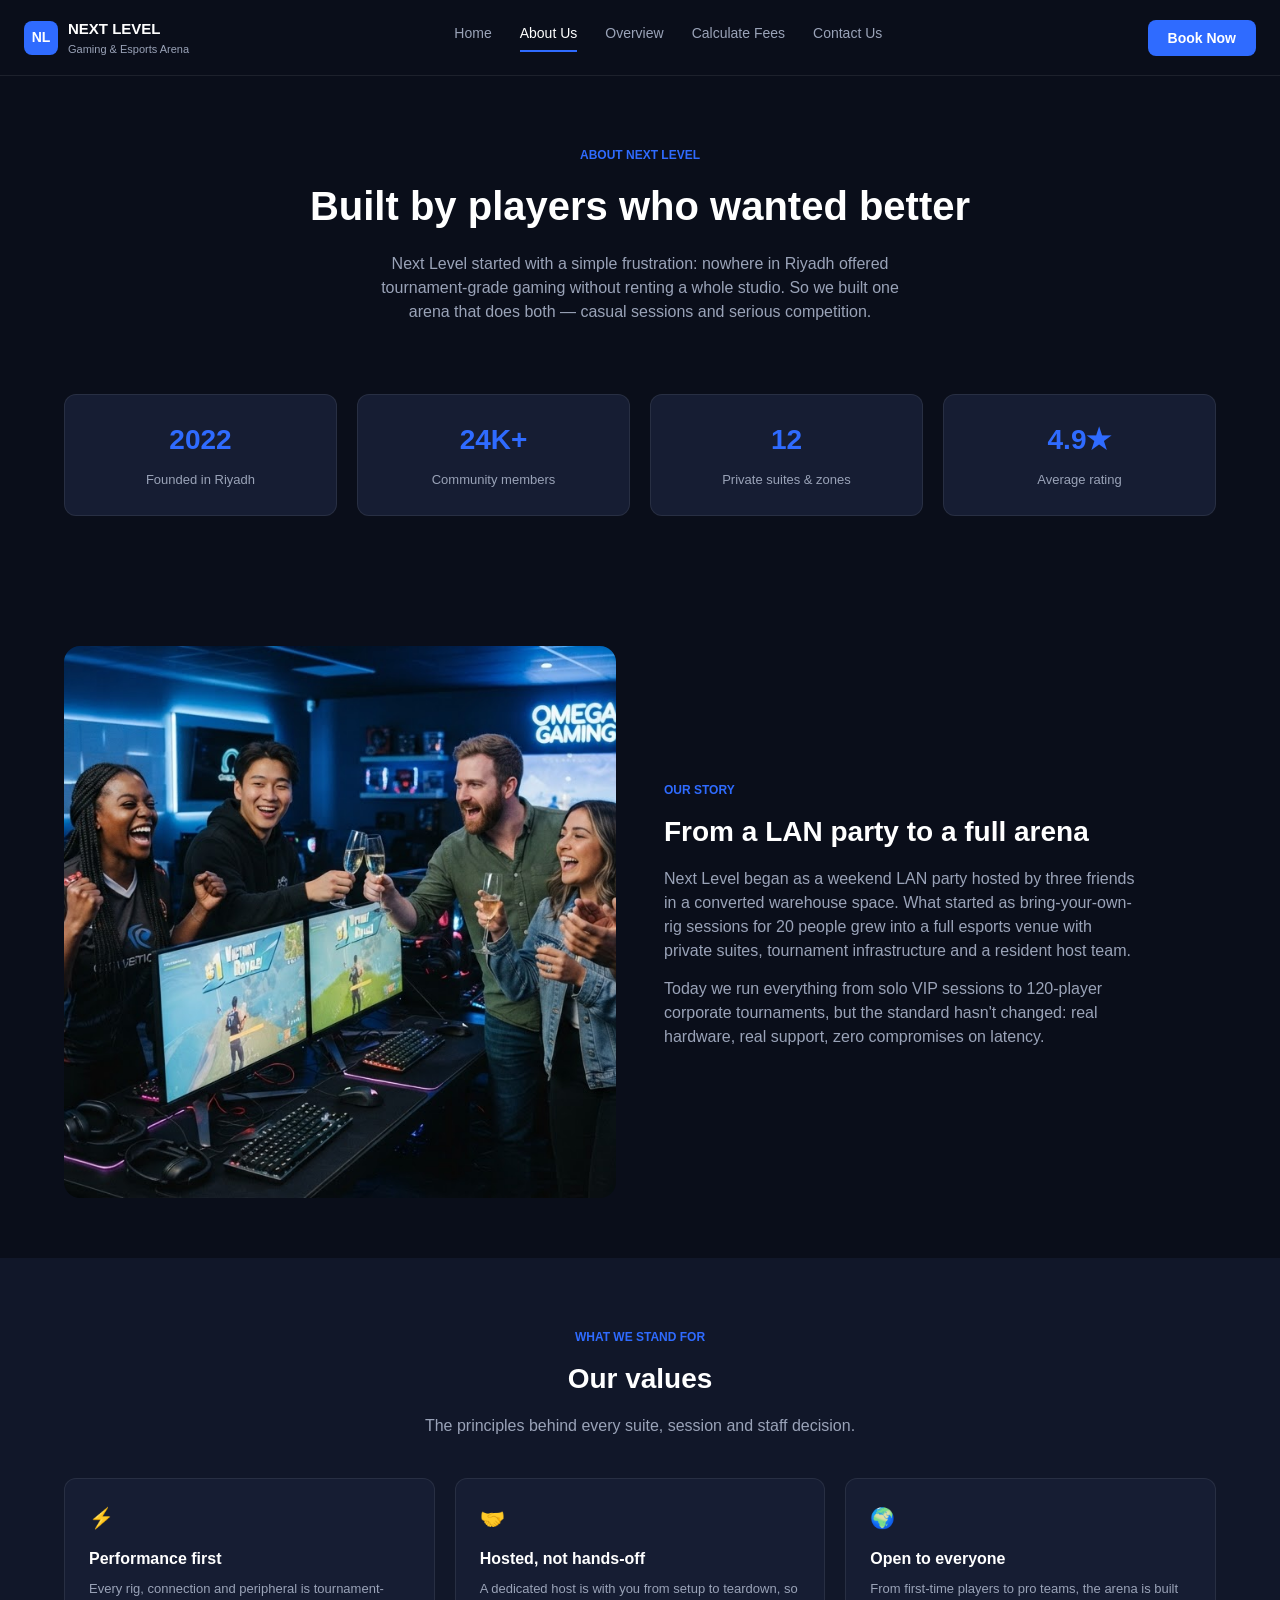
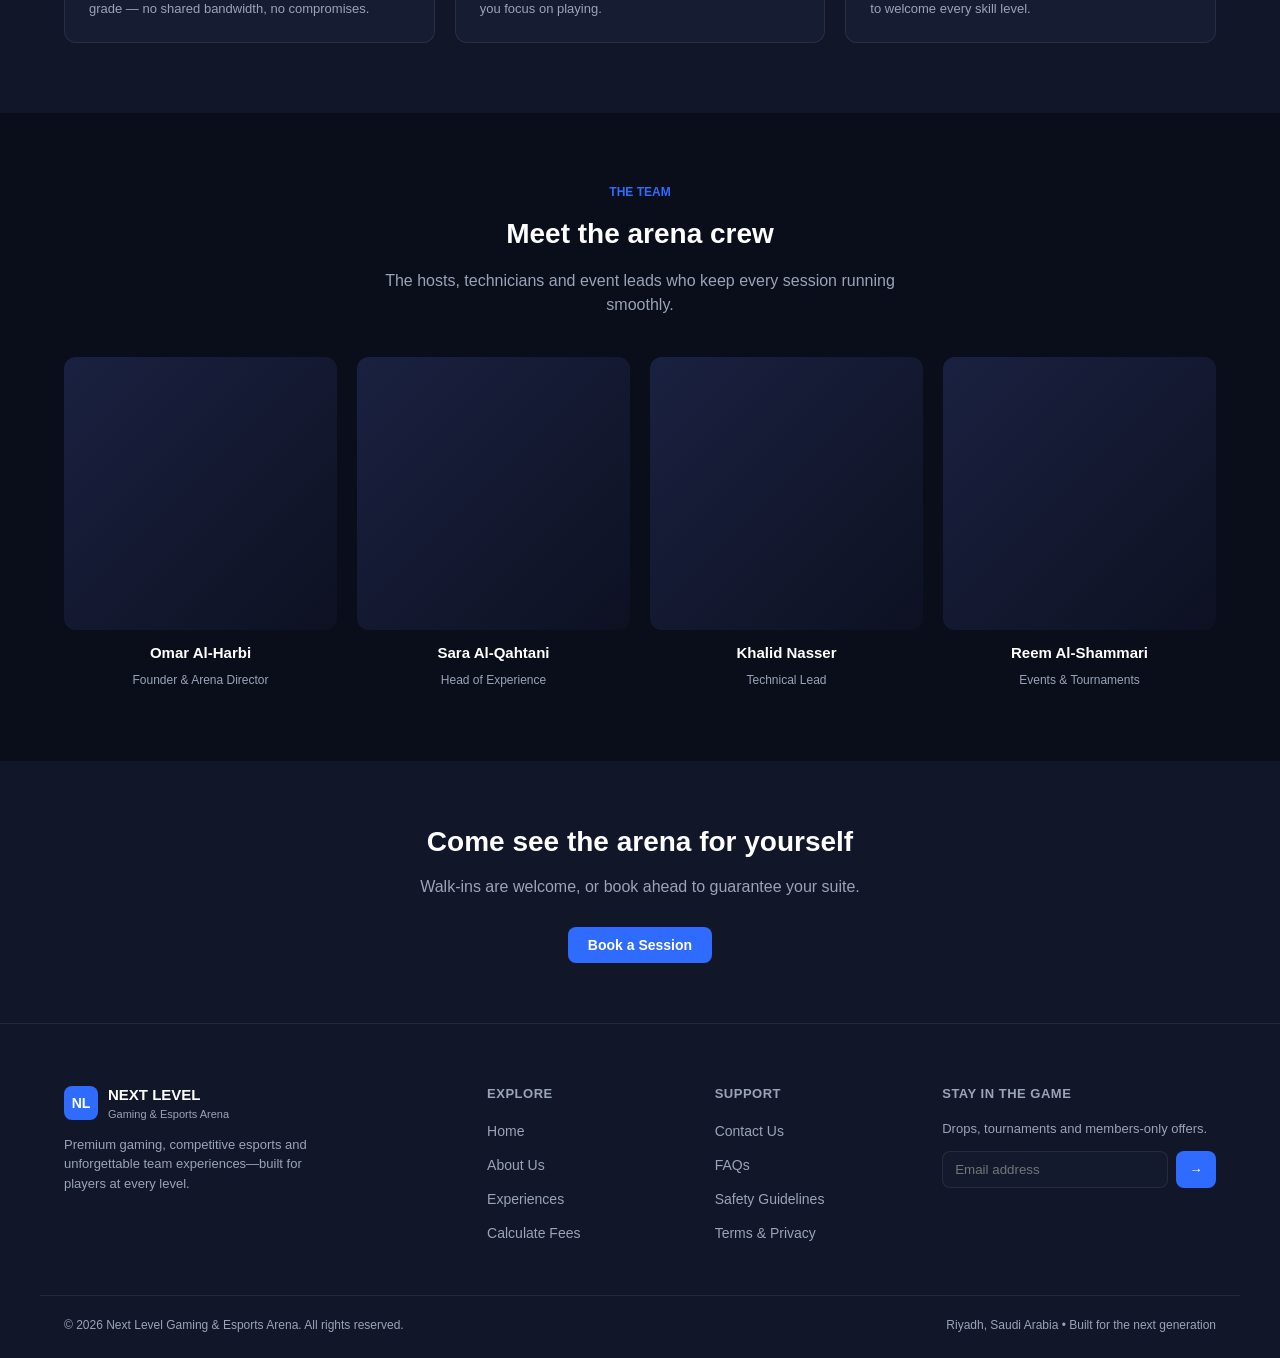
==== about.html @ 4a4d589e "first commit" ====
<!DOCTYPE html>
<html lang="en">
<head>
<meta charset="UTF-8">
<meta name="viewport" content="width=device-width, initial-scale=1.0">
<title>About Us — Next Level</title>
<style>
  :root{
    --bg:#0a0e1a; --panel:#111729; --card:#161d33; --card2:#141a2e;
    --blue:#2f6bff; --purple:#7b3fe4; --text:#ffffff; --muted:#9aa3b8;
    --border:rgba(255,255,255,0.08); --radius:12px;
  }
  *{box-sizing:border-box;margin:0;padding:0;}
  body{background:var(--bg);color:var(--text);font-family:'Segoe UI',Arial,sans-serif;line-height:1.5;}
  a{color:inherit;text-decoration:none;}
  .container{max-width:1200px;margin:0 auto;padding:0 24px;}

  .navbar{display:flex;justify-content:space-between;align-items:center;padding:18px 24px;border-bottom:1px solid var(--border);}
  .logo{display:flex;align-items:center;gap:10px;}
  .logo .mark{width:34px;height:34px;border-radius:8px;background:var(--blue);display:flex;align-items:center;justify-content:center;font-weight:700;font-size:14px;}
  .logo .name{font-weight:700;font-size:15px;}
  .logo .sub{font-size:11px;color:var(--muted);font-weight:400;}
  .navlinks{display:flex;gap:28px;}
  .navlinks a{color:var(--muted);font-size:14px;padding-bottom:6px;}
  .navlinks a.active{color:var(--text);border-bottom:2px solid var(--blue);}
  .btn{background:var(--blue);color:#fff;border:none;padding:10px 20px;border-radius:8px;font-weight:600;cursor:pointer;font-size:14px;}

  .hero{padding:70px 24px;text-align:center;}
  .eyebrow{color:var(--blue);font-size:12px;font-weight:600;margin-bottom:12px;}
  h1{font-size:40px;margin-bottom:16px;}
  .lead{color:var(--muted);max-width:560px;margin:0 auto;}

  .stat-strip{display:grid;grid-template-columns:repeat(4,1fr);gap:20px;padding:0 24px 70px;max-width:1200px;margin:0 auto;}
  .stat-card{background:var(--card);border:1px solid var(--border);border-radius:var(--radius);padding:24px;text-align:center;}
  .stat-card strong{display:block;font-size:28px;color:var(--blue);margin-bottom:6px;}
  .stat-card span{color:var(--muted);font-size:13px;}

  .story{padding:60px 24px;}
  .story-grid{display:grid;grid-template-columns:1fr 1fr;gap:48px;align-items:center;}
  .story-img{border-radius:16px;overflow:hidden;background:linear-gradient(135deg,#1a2140,#0d1122);aspect-ratio:1/1;object-fit:cover;width:100%;height:100%;}
  h2{font-size:28px;margin-bottom:14px;}
  .story p{color:var(--muted);margin-bottom:14px;max-width:480px;}

  .values{padding:70px 24px;background:var(--panel);}
  .section-head{text-align:center;max-width:560px;margin:0 auto 40px;}
  .section-head p{color:var(--muted);}
  .val-grid{display:grid;grid-template-columns:repeat(3,1fr);gap:20px;}
  .val-card{background:var(--card);border:1px solid var(--border);border-radius:var(--radius);padding:24px;}
  .val-ic{color:var(--blue);font-size:20px;margin-bottom:14px;}
  .val-card h3{font-size:16px;margin-bottom:8px;}
  .val-card p{color:var(--muted);font-size:13px;}

  .team{padding:70px 24px;}
  .team-grid{display:grid;grid-template-columns:repeat(4,1fr);gap:20px;}
  .team-card{text-align:center;}
  .team-img{aspect-ratio:1/1;border-radius:var(--radius);background:linear-gradient(135deg,#1a2140,#0d1122);margin-bottom:12px;}
  .team-card h4{font-size:15px;margin-bottom:2px;}
  .team-card span{color:var(--muted);font-size:12px;}

  .cta-band{background:var(--panel);padding:60px 24px;text-align:center;}
  .cta-band h2{margin-bottom:12px;}
  .cta-band p{color:var(--muted);max-width:480px;margin:0 auto 28px;}

  footer{background:var(--panel);padding:60px 24px 24px;border-top:1px solid var(--border);}
  .footer-grid{display:grid;grid-template-columns:2fr 1fr 1fr 1.4fr;gap:32px;margin-bottom:40px;}
  footer h4{font-size:13px;margin-bottom:16px;color:var(--muted);letter-spacing:0.5px;}
  footer ul{list-style:none;}
  footer li{margin-bottom:10px;}
  footer a{color:var(--muted);font-size:14px;}
  footer p{color:var(--muted);font-size:13px;margin-top:12px;max-width:280px;}
  .newsletter{display:flex;gap:8px;margin-top:12px;}
  .newsletter input{flex:1;padding:10px 12px;border-radius:8px;border:1px solid var(--border);background:var(--card2);color:var(--text);}
  .newsletter button{background:var(--blue);border:none;border-radius:8px;width:40px;color:#fff;cursor:pointer;}
  .footer-bottom{border-top:1px solid var(--border);padding-top:20px;display:flex;justify-content:space-between;color:var(--muted);font-size:12px;}

  @media(max-width:900px){
    .stat-strip,.val-grid{grid-template-columns:1fr 1fr;}
    .story-grid{grid-template-columns:1fr;}
    .team-grid{grid-template-columns:1fr 1fr;}
    .footer-grid{grid-template-columns:1fr 1fr;}
    .navlinks{display:none;}
  }
</style>
</head>
<body>

<header class="navbar">
  <div class="logo">
    <div class="mark">NL</div>
    <div><div class="name">NEXT LEVEL</div><div class="sub">Gaming &amp; Esports Arena</div></div>
  </div>
  <nav class="navlinks">
    <a href="home.html">Home</a>
    <a href="about.html" class="active">About Us</a>
    <a href="index.html">Overview</a>
    <a href="calculate-fees.html">Calculate Fees</a>
    <a href="contact.html">Contact Us</a>
  </nav>
  <a href="book.html"><button class="btn">Book Now</button></a>
</header>

<section class="hero container">
  <div class="eyebrow">ABOUT NEXT LEVEL</div>
  <h1>Built by players who wanted better</h1>
  <p class="lead">Next Level started with a simple frustration: nowhere in Riyadh offered tournament-grade gaming without renting a whole studio. So we built one arena that does both — casual sessions and serious competition.</p>
</section>

<div class="stat-strip">
  <div class="stat-card"><strong>2022</strong><span>Founded in Riyadh</span></div>
  <div class="stat-card"><strong>24K+</strong><span>Community members</span></div>
  <div class="stat-card"><strong>12</strong><span>Private suites &amp; zones</span></div>
  <div class="stat-card"><strong>4.9★</strong><span>Average rating</span></div>
</div>

<section class="story container">
  <div class="story-grid">
    <img src="images/photo-13.png" alt="Friends celebrating together at Next Level" class="story-img">
    <div>
      <div class="eyebrow">OUR STORY</div>
      <h2>From a LAN party to a full arena</h2>
      <p>Next Level began as a weekend LAN party hosted by three friends in a converted warehouse space. What started as bring-your-own-rig sessions for 20 people grew into a full esports venue with private suites, tournament infrastructure and a resident host team.</p>
      <p>Today we run everything from solo VIP sessions to 120-player corporate tournaments, but the standard hasn't changed: real hardware, real support, zero compromises on latency.</p>
    </div>
  </div>
</section>

<section class="values">
  <div class="container">
    <div class="section-head">
      <div class="eyebrow">WHAT WE STAND FOR</div>
      <h2>Our values</h2>
      <p>The principles behind every suite, session and staff decision.</p>
    </div>
    <div class="val-grid">
      <div class="val-card"><div class="val-ic">⚡</div><h3>Performance first</h3><p>Every rig, connection and peripheral is tournament-grade — no shared bandwidth, no compromises.</p></div>
      <div class="val-card"><div class="val-ic">🤝</div><h3>Hosted, not hands-off</h3><p>A dedicated host is with you from setup to teardown, so you focus on playing.</p></div>
      <div class="val-card"><div class="val-ic">🌍</div><h3>Open to everyone</h3><p>From first-time players to pro teams, the arena is built to welcome every skill level.</p></div>
    </div>
  </div>
</section>

<section class="team container">
  <div class="section-head">
    <div class="eyebrow">THE TEAM</div>
    <h2>Meet the arena crew</h2>
    <p style="color:var(--muted);">The hosts, technicians and event leads who keep every session running smoothly.</p>
  </div>
  <div class="team-grid">
    <div class="team-card"><div class="team-img"></div><h4>Omar Al-Harbi</h4><span>Founder &amp; Arena Director</span></div>
    <div class="team-card"><div class="team-img"></div><h4>Sara Al-Qahtani</h4><span>Head of Experience</span></div>
    <div class="team-card"><div class="team-img"></div><h4>Khalid Nasser</h4><span>Technical Lead</span></div>
    <div class="team-card"><div class="team-img"></div><h4>Reem Al-Shammari</h4><span>Events &amp; Tournaments</span></div>
  </div>
</section>

<section class="cta-band">
  <h2>Come see the arena for yourself</h2>
  <p>Walk-ins are welcome, or book ahead to guarantee your suite.</p>
  <a href="book.html"><button class="btn">Book a Session</button></a>
</section>

<footer>
  <div class="container footer-grid">
    <div>
      <div class="logo"><div class="mark">NL</div><div><div class="name">NEXT LEVEL</div><div class="sub">Gaming &amp; Esports Arena</div></div></div>
      <p>Premium gaming, competitive esports and unforgettable team experiences—built for players at every level.</p>
    </div>
    <div><h4>EXPLORE</h4><ul><li><a href="home.html">Home</a></li><li><a href="about.html">About Us</a></li><li><a href="index.html">Experiences</a></li><li><a href="calculate-fees.html">Calculate Fees</a></li></ul></div>
    <div><h4>SUPPORT</h4><ul><li><a href="contact.html">Contact Us</a></li><li><a href="#">FAQs</a></li><li><a href="#">Safety Guidelines</a></li><li><a href="#">Terms &amp; Privacy</a></li></ul></div>
    <div>
      <h4>STAY IN THE GAME</h4>
      <p style="margin-top:0;">Drops, tournaments and members-only offers.</p>
      <div class="newsletter"><input type="email" placeholder="Email address"><button>→</button></div>
    </div>
  </div>
  <div class="container footer-bottom">
    <span>© 2026 Next Level Gaming &amp; Esports Arena. All rights reserved.</span>
    <span>Riyadh, Saudi Arabia • Built for the next generation</span>
  </div>
</footer>

</body>
</html>
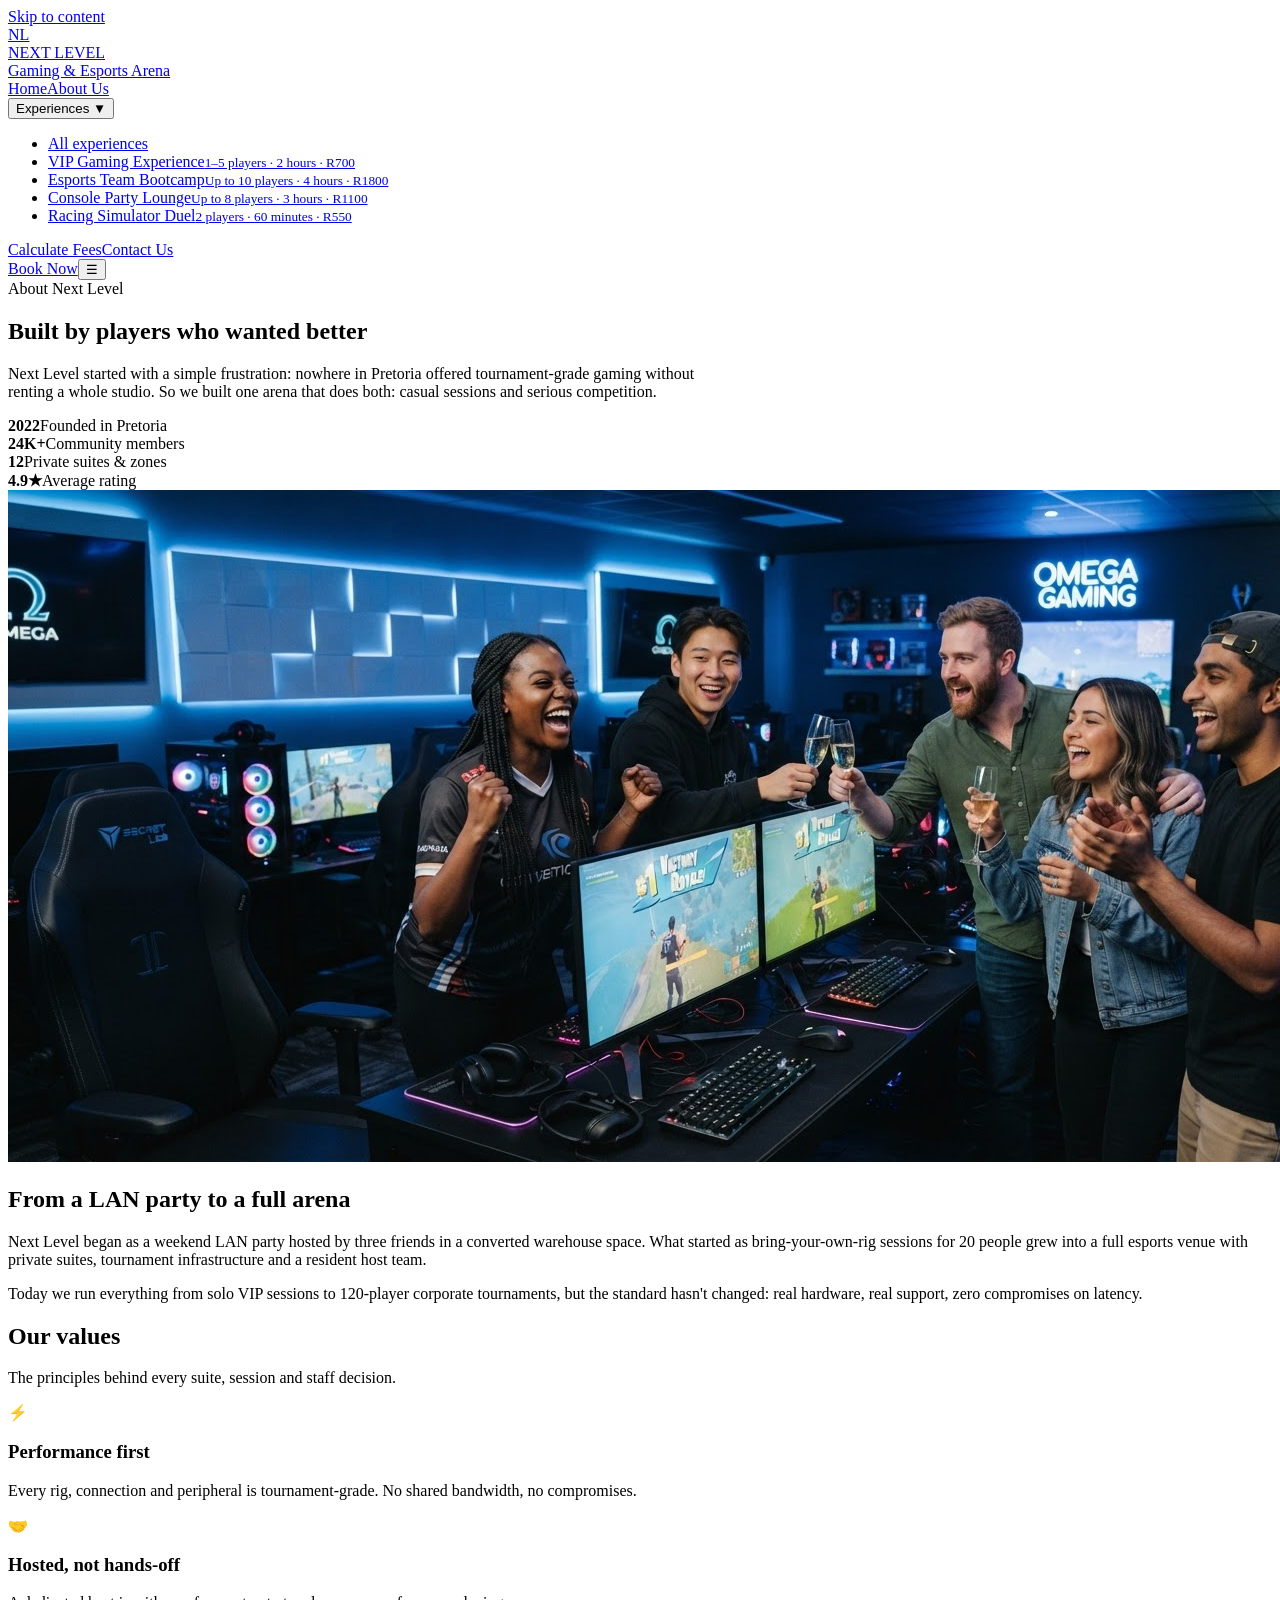
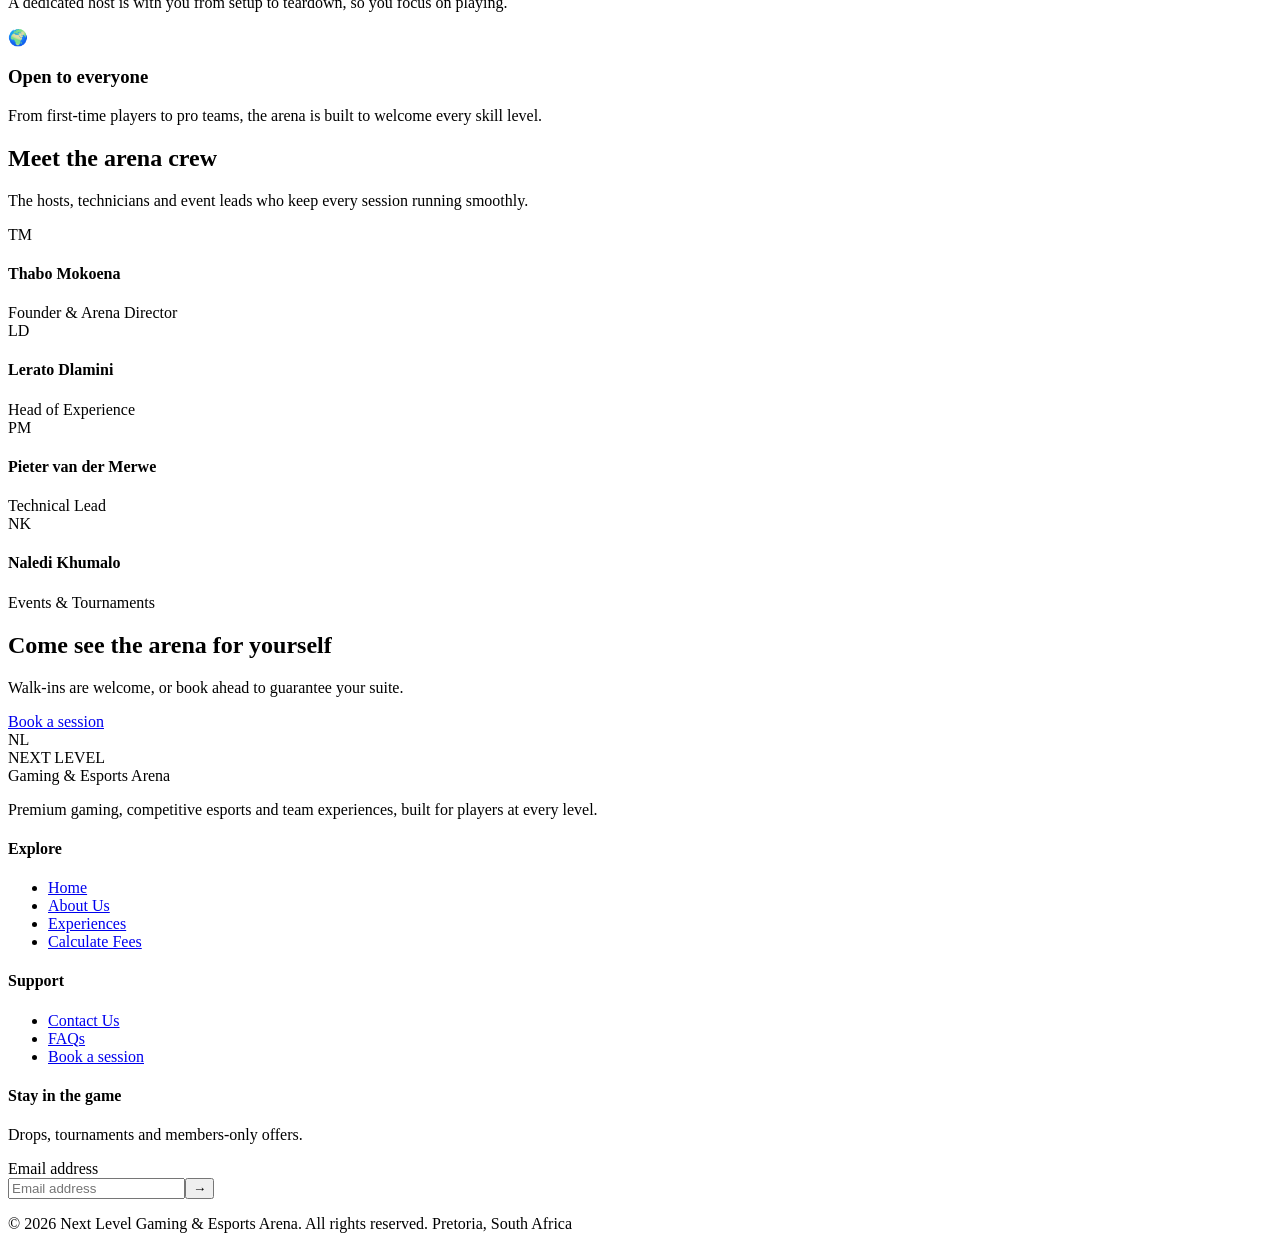
==== commit bf27e66d: "Add files via upload" ====
--- a/about.html
+++ b/about.html
@@ -3,181 +3,86 @@
 <head>
 <meta charset="UTF-8">
 <meta name="viewport" content="width=device-width, initial-scale=1.0">
-<title>About Us — Next Level</title>
-<style>
-  :root{
-    --bg:#0a0e1a; --panel:#111729; --card:#161d33; --card2:#141a2e;
-    --blue:#2f6bff; --purple:#7b3fe4; --text:#ffffff; --muted:#9aa3b8;
-    --border:rgba(255,255,255,0.08); --radius:12px;
-  }
-  *{box-sizing:border-box;margin:0;padding:0;}
-  body{background:var(--bg);color:var(--text);font-family:'Segoe UI',Arial,sans-serif;line-height:1.5;}
-  a{color:inherit;text-decoration:none;}
-  .container{max-width:1200px;margin:0 auto;padding:0 24px;}
-
-  .navbar{display:flex;justify-content:space-between;align-items:center;padding:18px 24px;border-bottom:1px solid var(--border);}
-  .logo{display:flex;align-items:center;gap:10px;}
-  .logo .mark{width:34px;height:34px;border-radius:8px;background:var(--blue);display:flex;align-items:center;justify-content:center;font-weight:700;font-size:14px;}
-  .logo .name{font-weight:700;font-size:15px;}
-  .logo .sub{font-size:11px;color:var(--muted);font-weight:400;}
-  .navlinks{display:flex;gap:28px;}
-  .navlinks a{color:var(--muted);font-size:14px;padding-bottom:6px;}
-  .navlinks a.active{color:var(--text);border-bottom:2px solid var(--blue);}
-  .btn{background:var(--blue);color:#fff;border:none;padding:10px 20px;border-radius:8px;font-weight:600;cursor:pointer;font-size:14px;}
-
-  .hero{padding:70px 24px;text-align:center;}
-  .eyebrow{color:var(--blue);font-size:12px;font-weight:600;margin-bottom:12px;}
-  h1{font-size:40px;margin-bottom:16px;}
-  .lead{color:var(--muted);max-width:560px;margin:0 auto;}
-
-  .stat-strip{display:grid;grid-template-columns:repeat(4,1fr);gap:20px;padding:0 24px 70px;max-width:1200px;margin:0 auto;}
-  .stat-card{background:var(--card);border:1px solid var(--border);border-radius:var(--radius);padding:24px;text-align:center;}
-  .stat-card strong{display:block;font-size:28px;color:var(--blue);margin-bottom:6px;}
-  .stat-card span{color:var(--muted);font-size:13px;}
-
-  .story{padding:60px 24px;}
-  .story-grid{display:grid;grid-template-columns:1fr 1fr;gap:48px;align-items:center;}
-  .story-img{border-radius:16px;overflow:hidden;background:linear-gradient(135deg,#1a2140,#0d1122);aspect-ratio:1/1;object-fit:cover;width:100%;height:100%;}
-  h2{font-size:28px;margin-bottom:14px;}
-  .story p{color:var(--muted);margin-bottom:14px;max-width:480px;}
-
-  .values{padding:70px 24px;background:var(--panel);}
-  .section-head{text-align:center;max-width:560px;margin:0 auto 40px;}
-  .section-head p{color:var(--muted);}
-  .val-grid{display:grid;grid-template-columns:repeat(3,1fr);gap:20px;}
-  .val-card{background:var(--card);border:1px solid var(--border);border-radius:var(--radius);padding:24px;}
-  .val-ic{color:var(--blue);font-size:20px;margin-bottom:14px;}
-  .val-card h3{font-size:16px;margin-bottom:8px;}
-  .val-card p{color:var(--muted);font-size:13px;}
-
-  .team{padding:70px 24px;}
-  .team-grid{display:grid;grid-template-columns:repeat(4,1fr);gap:20px;}
-  .team-card{text-align:center;}
-  .team-img{aspect-ratio:1/1;border-radius:var(--radius);background:linear-gradient(135deg,#1a2140,#0d1122);margin-bottom:12px;}
-  .team-card h4{font-size:15px;margin-bottom:2px;}
-  .team-card span{color:var(--muted);font-size:12px;}
-
-  .cta-band{background:var(--panel);padding:60px 24px;text-align:center;}
-  .cta-band h2{margin-bottom:12px;}
-  .cta-band p{color:var(--muted);max-width:480px;margin:0 auto 28px;}
-
-  footer{background:var(--panel);padding:60px 24px 24px;border-top:1px solid var(--border);}
-  .footer-grid{display:grid;grid-template-columns:2fr 1fr 1fr 1.4fr;gap:32px;margin-bottom:40px;}
-  footer h4{font-size:13px;margin-bottom:16px;color:var(--muted);letter-spacing:0.5px;}
-  footer ul{list-style:none;}
-  footer li{margin-bottom:10px;}
-  footer a{color:var(--muted);font-size:14px;}
-  footer p{color:var(--muted);font-size:13px;margin-top:12px;max-width:280px;}
-  .newsletter{display:flex;gap:8px;margin-top:12px;}
-  .newsletter input{flex:1;padding:10px 12px;border-radius:8px;border:1px solid var(--border);background:var(--card2);color:var(--text);}
-  .newsletter button{background:var(--blue);border:none;border-radius:8px;width:40px;color:#fff;cursor:pointer;}
-  .footer-bottom{border-top:1px solid var(--border);padding-top:20px;display:flex;justify-content:space-between;color:var(--muted);font-size:12px;}
-
-  @media(max-width:900px){
-    .stat-strip,.val-grid{grid-template-columns:1fr 1fr;}
-    .story-grid{grid-template-columns:1fr;}
-    .team-grid{grid-template-columns:1fr 1fr;}
-    .footer-grid{grid-template-columns:1fr 1fr;}
-    .navlinks{display:none;}
-  }
-</style>
+<meta name="description" content="The story, values and crew behind Next Level, Pretoria's gaming and esports arena.">
+<title>About Us | Next Level</title>
+<link rel="icon" href="images/favicon.svg" type="image/svg+xml">
+<link rel="stylesheet" href="css/style.css">
 </head>
 <body>
+<a class="skip-link" href="#main">Skip to content</a>
+<header class="navbar"><a class="logo" href="index.html" aria-label="Next Level home"><div class="mark">NL</div><div><div class="name">NEXT LEVEL</div><div class="sub">Gaming &amp; Esports Arena</div></div></a><nav id="site-nav" class="navlinks" aria-label="Main"><a href="index.html">Home</a><a href="about.html" aria-current="page">About Us</a><div class="dropdown"><button type="button" class="dropdown-toggle" aria-expanded="false" aria-haspopup="true" aria-controls="exp-menu">Experiences <span class="caret" aria-hidden="true">▼</span></button><ul class="dropdown-menu" id="exp-menu"><li><a class="all" href="experiences.html">All experiences</a></li><li><a href="experiences.html#vip">VIP Gaming Experience<small>1–5 players · 2 hours · R700</small></a></li><li><a href="experiences.html#bootcamp">Esports Team Bootcamp<small>Up to 10 players · 4 hours · R1800</small></a></li><li><a href="experiences.html#console">Console Party Lounge<small>Up to 8 players · 3 hours · R1100</small></a></li><li><a href="experiences.html#racing">Racing Simulator Duel<small>2 players · 60 minutes · R550</small></a></li></ul></div><a href="calculate-fees.html">Calculate Fees</a><a href="contact.html">Contact Us</a></nav><a class="btn" href="book.html">Book Now</a><button type="button" class="nav-toggle" aria-label="Open menu" aria-expanded="false" aria-controls="site-nav">☰</button></header>
+<main id="main">
 
-<header class="navbar">
-  <div class="logo">
-    <div class="mark">NL</div>
-    <div><div class="name">NEXT LEVEL</div><div class="sub">Gaming &amp; Esports Arena</div></div>
-  </div>
-  <nav class="navlinks">
-    <a href="home.html">Home</a>
-    <a href="about.html" class="active">About Us</a>
-    <a href="index.html">Overview</a>
-    <a href="calculate-fees.html">Calculate Fees</a>
-    <a href="contact.html">Contact Us</a>
-  </nav>
-  <a href="book.html"><button class="btn">Book Now</button></a>
-</header>
-
-<section class="hero container">
-  <div class="eyebrow">ABOUT NEXT LEVEL</div>
+<section class="hero-center container">
+  <div class="eyebrow">About Next Level</div>
   <h1>Built by players who wanted better</h1>
-  <p class="lead">Next Level started with a simple frustration: nowhere in Riyadh offered tournament-grade gaming without renting a whole studio. So we built one arena that does both — casual sessions and serious competition.</p>
+  <p class="lead" style="max-width:700px;">Next Level started with a simple frustration: nowhere in Pretoria offered tournament-grade gaming without renting a whole studio. So we built one arena that does both: casual sessions and serious competition.</p>
 </section>
 
 <div class="stat-strip">
-  <div class="stat-card"><strong>2022</strong><span>Founded in Riyadh</span></div>
+  <div class="stat-card"><strong>2022</strong><span>Founded in Pretoria</span></div>
   <div class="stat-card"><strong>24K+</strong><span>Community members</span></div>
   <div class="stat-card"><strong>12</strong><span>Private suites &amp; zones</span></div>
   <div class="stat-card"><strong>4.9★</strong><span>Average rating</span></div>
 </div>
 
-<section class="story container">
-  <div class="story-grid">
-    <img src="images/photo-13.png" alt="Friends celebrating together at Next Level" class="story-img">
+<section class="section container">
+  <div class="split">
+    <img class="split-img" src="images/photo-13.png" alt="Friends celebrating together at Next Level" loading="lazy">
     <div>
-      <div class="eyebrow">OUR STORY</div>
       <h2>From a LAN party to a full arena</h2>
-      <p>Next Level began as a weekend LAN party hosted by three friends in a converted warehouse space. What started as bring-your-own-rig sessions for 20 people grew into a full esports venue with private suites, tournament infrastructure and a resident host team.</p>
-      <p>Today we run everything from solo VIP sessions to 120-player corporate tournaments, but the standard hasn't changed: real hardware, real support, zero compromises on latency.</p>
+      <p class="muted" style="margin-bottom:14px;">Next Level began as a weekend LAN party hosted by three friends in a converted warehouse space. What started as bring-your-own-rig sessions for 20 people grew into a full esports venue with private suites, tournament infrastructure and a resident host team.</p>
+      <p class="muted">Today we run everything from solo VIP sessions to 120-player corporate tournaments, but the standard hasn't changed: real hardware, real support, zero compromises on latency.</p>
     </div>
   </div>
 </section>
 
-<section class="values">
+<section class="section alt">
   <div class="container">
-    <div class="section-head">
-      <div class="eyebrow">WHAT WE STAND FOR</div>
-      <h2>Our values</h2>
-      <p>The principles behind every suite, session and staff decision.</p>
-    </div>
-    <div class="val-grid">
-      <div class="val-card"><div class="val-ic">⚡</div><h3>Performance first</h3><p>Every rig, connection and peripheral is tournament-grade — no shared bandwidth, no compromises.</p></div>
-      <div class="val-card"><div class="val-ic">🤝</div><h3>Hosted, not hands-off</h3><p>A dedicated host is with you from setup to teardown, so you focus on playing.</p></div>
-      <div class="val-card"><div class="val-ic">🌍</div><h3>Open to everyone</h3><p>From first-time players to pro teams, the arena is built to welcome every skill level.</p></div>
+    <div class="section-head"><h2>Our values</h2><p>The principles behind every suite, session and staff decision.</p></div>
+    <div class="grid-3">
+      <div class="card pad-card"><div class="feature-ic" style="margin-bottom:14px;">⚡</div><h3>Performance first</h3><p style="margin-top:8px;">Every rig, connection and peripheral is tournament-grade. No shared bandwidth, no compromises.</p></div>
+      <div class="card pad-card"><div class="feature-ic" style="margin-bottom:14px;">🤝</div><h3>Hosted, not hands-off</h3><p style="margin-top:8px;">A dedicated host is with you from setup to teardown, so you focus on playing.</p></div>
+      <div class="card pad-card"><div class="feature-ic" style="margin-bottom:14px;">🌍</div><h3>Open to everyone</h3><p style="margin-top:8px;">From first-time players to pro teams, the arena is built to welcome every skill level.</p></div>
     </div>
   </div>
 </section>
 
-<section class="team container">
-  <div class="section-head">
-    <div class="eyebrow">THE TEAM</div>
-    <h2>Meet the arena crew</h2>
-    <p style="color:var(--muted);">The hosts, technicians and event leads who keep every session running smoothly.</p>
-  </div>
-  <div class="team-grid">
-    <div class="team-card"><div class="team-img"></div><h4>Omar Al-Harbi</h4><span>Founder &amp; Arena Director</span></div>
-    <div class="team-card"><div class="team-img"></div><h4>Sara Al-Qahtani</h4><span>Head of Experience</span></div>
-    <div class="team-card"><div class="team-img"></div><h4>Khalid Nasser</h4><span>Technical Lead</span></div>
-    <div class="team-card"><div class="team-img"></div><h4>Reem Al-Shammari</h4><span>Events &amp; Tournaments</span></div>
-  </div>
+<section class="section container">
+  <div class="section-head"><h2>Meet the arena crew</h2><p>The hosts, technicians and event leads who keep every session running smoothly.</p></div>
+  <div class="grid-4"><div class="card team-card"><div class="avatar" aria-hidden="true">TM</div><h4>Thabo Mokoena</h4><span>Founder & Arena Director</span></div><div class="card team-card"><div class="avatar" aria-hidden="true">LD</div><h4>Lerato Dlamini</h4><span>Head of Experience</span></div><div class="card team-card"><div class="avatar" aria-hidden="true">PM</div><h4>Pieter van der Merwe</h4><span>Technical Lead</span></div><div class="card team-card"><div class="avatar" aria-hidden="true">NK</div><h4>Naledi Khumalo</h4><span>Events & Tournaments</span></div></div>
 </section>
 
 <section class="cta-band">
   <h2>Come see the arena for yourself</h2>
   <p>Walk-ins are welcome, or book ahead to guarantee your suite.</p>
-  <a href="book.html"><button class="btn">Book a Session</button></a>
+  <div class="cta-actions"><a class="btn" href="book.html">Book a session</a></div>
 </section>
 
+</main>
 <footer>
   <div class="container footer-grid">
     <div>
       <div class="logo"><div class="mark">NL</div><div><div class="name">NEXT LEVEL</div><div class="sub">Gaming &amp; Esports Arena</div></div></div>
-      <p>Premium gaming, competitive esports and unforgettable team experiences—built for players at every level.</p>
+      <p>Premium gaming, competitive esports and team experiences, built for players at every level.</p>
     </div>
-    <div><h4>EXPLORE</h4><ul><li><a href="home.html">Home</a></li><li><a href="about.html">About Us</a></li><li><a href="index.html">Experiences</a></li><li><a href="calculate-fees.html">Calculate Fees</a></li></ul></div>
-    <div><h4>SUPPORT</h4><ul><li><a href="contact.html">Contact Us</a></li><li><a href="#">FAQs</a></li><li><a href="#">Safety Guidelines</a></li><li><a href="#">Terms &amp; Privacy</a></li></ul></div>
+    <div><h4>Explore</h4><ul><li><a href="index.html">Home</a></li><li><a href="about.html">About Us</a></li><li><a href="experiences.html">Experiences</a></li><li><a href="calculate-fees.html">Calculate Fees</a></li></ul></div>
+    <div><h4>Support</h4><ul><li><a href="contact.html">Contact Us</a></li><li><a href="contact.html#faq">FAQs</a></li><li><a href="book.html">Book a session</a></li></ul></div>
     <div>
-      <h4>STAY IN THE GAME</h4>
+      <h4>Stay in the game</h4>
       <p style="margin-top:0;">Drops, tournaments and members-only offers.</p>
-      <div class="newsletter"><input type="email" placeholder="Email address"><button>→</button></div>
+      <form class="newsletter" novalidate>
+        <label class="visually-hidden" for="nl-email">Email address</label>
+        <div class="row"><input id="nl-email" type="email" placeholder="Email address" autocomplete="email"><button type="submit" aria-label="Subscribe">→</button></div>
+        <p class="msg" role="status" aria-live="polite"></p>
+      </form>
     </div>
   </div>
   <div class="container footer-bottom">
-    <span>© 2026 Next Level Gaming &amp; Esports Arena. All rights reserved.</span>
-    <span>Riyadh, Saudi Arabia • Built for the next generation</span>
+    <span>© <span data-year>2026</span> Next Level Gaming &amp; Esports Arena. All rights reserved.</span>
+    <span>Pretoria, South Africa</span>
   </div>
 </footer>
-
+<script src="js/main.js" defer></script>
 </body>
 </html>
